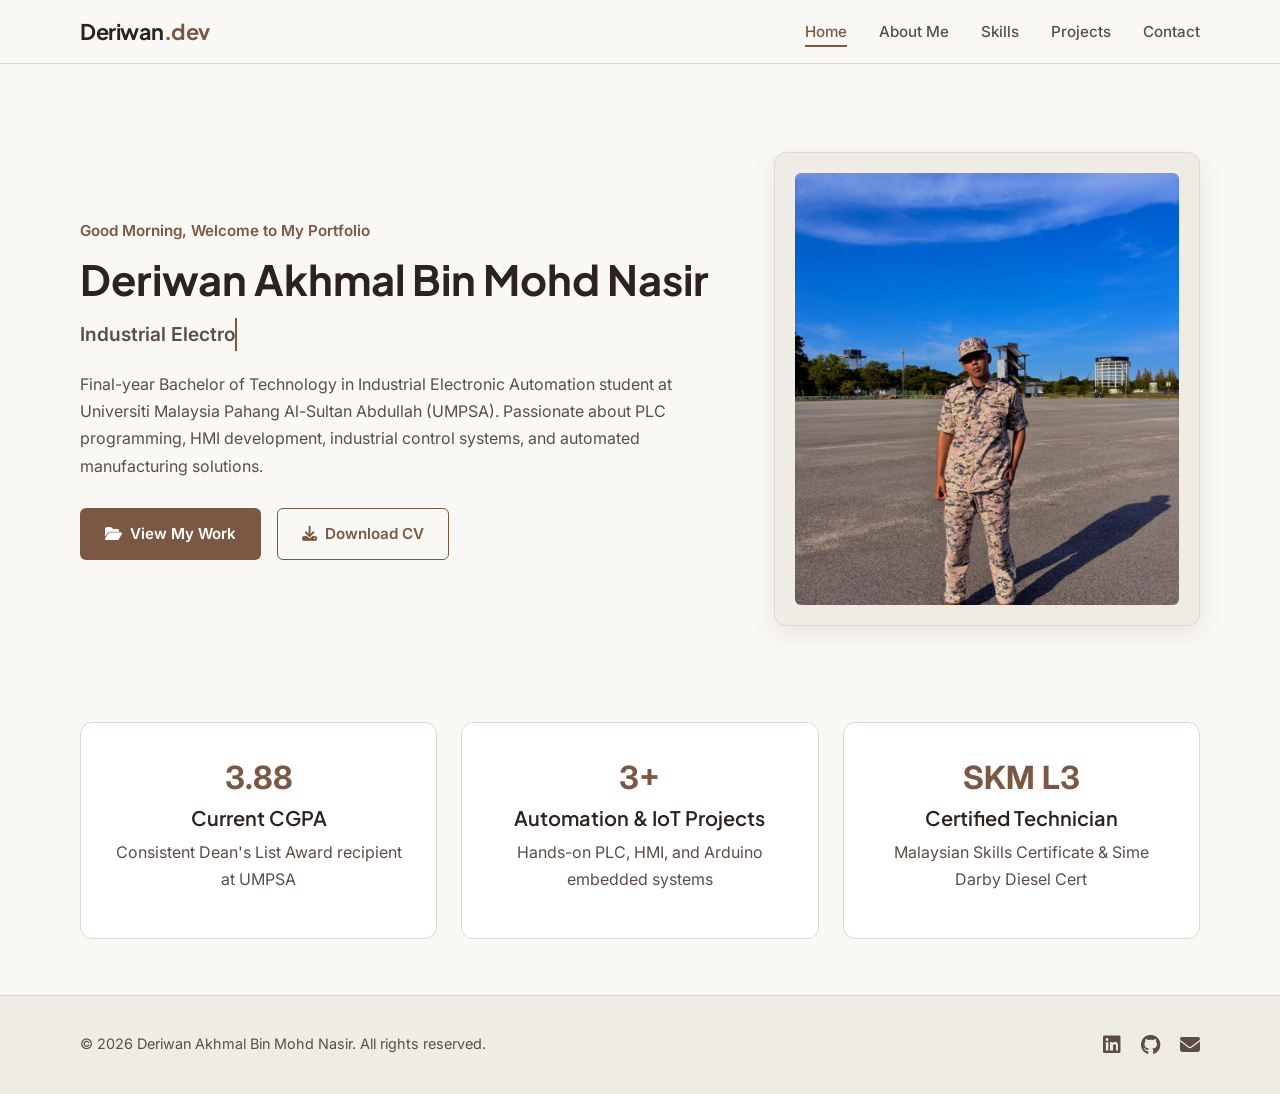
==== index.html @ 6c65b934 "Add files via upload" ====
<!DOCTYPE html>
<html lang="en">
<head>
    <meta charset="UTF-8">
    <meta name="viewport" content="width=device-width, initial-scale=1.0">
    <title>Home | Deriwan Akhmal - Industrial Electronic Automation</title>
    <link rel="preconnect" href="https://fonts.googleapis.com">
    <link rel="preconnect" href="https://fonts.gstatic.com" crossorigin>
    <link href="https://fonts.googleapis.com/css2?family=Inter:wght@400;500;600&family=Plus+Jakarta+Sans:wght@600;700&display=swap" rel="stylesheet">
    <link rel="stylesheet" href="https://cdnjs.cloudflare.com/ajax/libs/font-awesome/6.5.1/css/all.min.css">
    <link rel="stylesheet" href="css/style.css">
</head>
<body>

    <header>
        <div class="container navbar">
            <a href="index.html" class="logo">Deriwan<span>.dev</span></a>
            <button class="hamburger" id="hamburgerBtn" aria-label="Toggle Navigation" aria-expanded="false">
                <i class="fas fa-bars"></i>
            </button>
            <ul class="nav-links" id="navLinks">
                <li><a href="index.html" class="active">Home</a></li>
                <li><a href="about.html">About Me</a></li>
                <li><a href="skills.html">Skills</a></li>
                <li><a href="projects.html">Projects</a></li>
                <li><a href="contact.html">Contact</a></li>
            </ul>
        </div>
    </header>

    <main>
        <section class="container">
            <div class="hero-grid">
                <div class="hero-text">
                    <p class="greeting-badge" id="timeGreeting">Welcome to My Portfolio</p>
                    <h1>Deriwan Akhmal Bin Mohd Nasir</h1>
                    <div class="typing-wrapper">
                        <span id="typingText"></span><span class="cursor">&nbsp;</span>
                    </div>
                    <p>
                        Final-year Bachelor of Technology in Industrial Electronic Automation student at 
                        Universiti Malaysia Pahang Al-Sultan Abdullah (UMPSA). Passionate about PLC programming, 
                        HMI development, industrial control systems, and automated manufacturing solutions.
                    </p>
                    <div class="hero-actions">
                        <a href="projects.html" class="btn btn-primary">
                            <i class="fas fa-folder-open"></i> View My Work
                        </a>
                        <a href="docs/resume.pdf" class="btn btn-outline" download>
                            <i class="fas fa-download"></i> Download CV
                        </a>
                    </div>
                </div>

                <div class="hero-image-card">
                    <img src="images/profile.jpg" alt="Portrait photo of Deriwan Akhmal Bin Mohd Nasir">
                </div>
            </div>

            <div class="highlights-grid">
                <article class="highlight-box">
                    <span class="highlight-number">3.88</span>
                    <h3>Current CGPA</h3>
                    <p>Consistent Dean's List Award recipient at UMPSA</p>
                </article>
                <article class="highlight-box">
                    <span class="highlight-number">3+</span>
                    <h3>Automation & IoT Projects</h3>
                    <p>Hands-on PLC, HMI, and Arduino embedded systems</p>
                </article>
                <article class="highlight-box">
                    <span class="highlight-number">SKM L3</span>
                    <h3>Certified Technician</h3>
                    <p>Malaysian Skills Certificate & Sime Darby Diesel Cert</p>
                </article>
            </div>
        </section>
    </main>

    <footer>
        <div class="container footer-content">
            <p>&copy; <span id="currentYear"></span> Deriwan Akhmal Bin Mohd Nasir. All rights reserved.</p>
            <div class="social-links">
                <a href="https://www.linkedin.com/in/deriwan-akhmal-2b618336a" target="_blank" rel="noopener" aria-label="LinkedIn">
                    <i class="fab fa-linkedin"></i>
                </a>
                <a href="https://github.com/deriwan" target="_blank" rel="noopener" aria-label="GitHub">
                    <i class="fab fa-github"></i>
                </a>
                <a href="mailto:vc24002@adab.umpsa.edu.my" aria-label="Email">
                    <i class="fas fa-envelope"></i>
                </a>
            </div>
        </div>
    </footer>

    <button id="scrollTopBtn" aria-label="Scroll to top"><i class="fas fa-arrow-up"></i></button>
    <script src="js/script.js"></script>
</body>
</html>
---- css/style.css ----
/* ==========================================================================
   BVI3124 Assignment 1: Personal Portfolio
   Author: Deriwan Akhmal Bin Mohd Nasir (VC24002)
   Theme: Minimalist Brown Mocha
   ========================================================================== */

/* 1. CSS Variables & Color Palette */
:root {
    --bg-primary: #FAF8F5;      /* Warm Alabaster Cream */
    --bg-secondary: #EFECE6;    /* Soft Sand Beige */
    --bg-card: #FFFFFF;         /* Pure White for Cards */
    --text-primary: #2C221E;    /* Dark Espresso */
    --text-secondary: #5C4E46;  /* Muted Cocoa */
    --accent-primary: #7B5843;  /* Rich Mocha */
    --accent-hover: #9C735B;    /* Caramel Bronze */
    --border-color: #DFD8CE;    /* Subtle Warm Border */
    --error-color: #B83A3A;     /* Muted Red for Form Validation */
    --success-color: #3A7D56;   /* Sage Green for Success State */
    --shadow-sm: 0 4px 12px rgba(44, 34, 30, 0.05);
    --shadow-md: 0 8px 24px rgba(44, 34, 30, 0.09);
    --radius-sm: 6px;
    --radius-md: 12px;
    --transition: all 0.3s ease;
}

/* 2. Reset & Base Typography */
* {
    margin: 0;
    padding: 0;
    box-sizing: border-box;
}

html {
    scroll-behavior: smooth;
    font-size: 16px;
}

body {
    font-family: 'Inter', -apple-system, BlinkMacSystemFont, sans-serif;
    background-color: var(--bg-primary);
    color: var(--text-primary);
    line-height: 1.7;
    display: flex;
    flex-direction: column;
    min-height: 100vh;
}

h1, h2, h3, .logo {
    font-family: 'Plus Jakarta Sans', sans-serif;
    color: var(--text-primary);
    line-height: 1.3;
}

h1 { font-size: 2.6rem; font-weight: 700; }
h2 { font-size: 1.9rem; font-weight: 700; margin-bottom: 1rem; }
h3 { font-size: 1.25rem; font-weight: 600; margin-bottom: 0.5rem; }

p {
    color: var(--text-secondary);
    margin-bottom: 1rem;
}

a {
    text-decoration: none;
    color: var(--accent-primary);
    transition: var(--transition);
}

ul, ol {
    margin-left: 1.25rem;
    color: var(--text-secondary);
}

img {
    max-width: 100%;
    height: auto;
    display: block;
}

/* 3. Layout Containers & Utilities */
.container {
    width: 90%;
    max-width: 1120px;
    margin: 0 auto;
}

main {
    flex: 1;
    padding: 3.5rem 0;
}

.section-header {
    text-align: center;
    max-width: 650px;
    margin: 0 auto 3rem auto;
}

.section-tag {
    display: inline-block;
    font-size: 0.8rem;
    font-weight: 600;
    text-transform: uppercase;
    letter-spacing: 1.5px;
    color: var(--accent-primary);
    background-color: var(--bg-secondary);
    padding: 0.35rem 0.9rem;
    border-radius: 50px;
    margin-bottom: 0.75rem;
}

/* 4. Header & Navigation Bar (Flexbox) */
header {
    background-color: rgba(250, 248, 245, 0.95);
    border-bottom: 1px solid var(--border-color);
    position: sticky;
    top: 0;
    z-index: 1000;
    backdrop-filter: blur(8px);
}

.navbar {
    display: flex;
    justify-content: space-between;
    align-items: center;
    padding: 1.1rem 0;
}

.logo {
    font-size: 1.35rem;
    font-weight: 700;
    color: var(--text-primary);
    letter-spacing: -0.5px;
}

.logo span {
    color: var(--accent-primary);
}

.nav-links {
    list-style: none;
    display: flex;
    gap: 2rem;
    margin: 0;
}

.nav-links a {
    color: var(--text-secondary);
    font-weight: 500;
    font-size: 0.95rem;
    padding-bottom: 4px;
    border-bottom: 2px solid transparent;
}

.nav-links a:hover,
.nav-links a.active {
    color: var(--accent-primary);
    border-bottom-color: var(--accent-primary);
}

.hamburger {
    display: none;
    background: none;
    border: none;
    font-size: 1.5rem;
    color: var(--text-primary);
    cursor: pointer;
}

/* 5. Buttons */
.btn {
    display: inline-flex;
    align-items: center;
    gap: 0.5rem;
    padding: 0.75rem 1.5rem;
    border-radius: var(--radius-sm);
    font-weight: 600;
    font-size: 0.95rem;
    cursor: pointer;
    border: 1.5px solid transparent;
    transition: var(--transition);
}

.btn-primary {
    background-color: var(--accent-primary);
    color: #FFFFFF;
}

.btn-primary:hover {
    background-color: var(--accent-hover);
    transform: translateY(-2px);
    box-shadow: var(--shadow-sm);
}

.btn-outline {
    background-color: transparent;
    border-color: var(--accent-primary);
    color: var(--accent-primary);
}

.btn-outline:hover {
    background-color: var(--accent-primary);
    color: #FFFFFF;
    transform: translateY(-2px);
}

/* 6. Hero Section (index.html) */
.hero-grid {
    display: grid;
    grid-template-columns: 1.2fr 0.8fr;
    gap: 3.5rem;
    align-items: center;
    padding: 2rem 0;
}

.greeting-badge {
    font-size: 0.95rem;
    font-weight: 600;
    color: var(--accent-primary);
    margin-bottom: 0.5rem;
}

.typing-wrapper {
    font-size: 1.2rem;
    font-weight: 600;
    color: var(--text-secondary);
    margin: 0.75rem 0 1.25rem 0;
    min-height: 2rem;
}

.cursor {
    display: inline-block;
    width: 2px;
    background-color: var(--accent-primary);
    animation: blink 0.8s infinite;
}

@keyframes blink {
    0%, 100% { opacity: 1; }
    50% { opacity: 0; }
}

.hero-actions {
    display: flex;
    flex-wrap: wrap;
    gap: 1rem;
    margin-top: 1.75rem;
}

.hero-image-card {
    background-color: var(--bg-secondary);
    padding: 1.25rem;
    border-radius: var(--radius-md);
    border: 1px solid var(--border-color);
    box-shadow: var(--shadow-md);
}

.hero-image-card img {
    border-radius: var(--radius-sm);
    width: 100%;
    aspect-ratio: 4 / 4.5;
    object-fit: cover;
}

/* Highlights Bar */
.highlights-grid {
    display: grid;
    grid-template-columns: repeat(3, 1fr);
    gap: 1.5rem;
    margin-top: 4rem;
}

.highlight-box {
    background-color: var(--bg-card);
    padding: 1.75rem;
    border-radius: var(--radius-md);
    border: 1px solid var(--border-color);
    text-align: center;
    transition: var(--transition);
}

.highlight-box:hover {
    transform: translateY(-4px);
    box-shadow: var(--shadow-sm);
}

.highlight-number {
    font-size: 2rem;
    font-weight: 700;
    color: var(--accent-primary);
    display: block;
}

/* 7. About & Table Styles (about.html) */
.about-grid {
    display: grid;
    grid-template-columns: 1fr 1fr;
    gap: 2.5rem;
    margin-bottom: 3.5rem;
}

.card {
    background-color: var(--bg-card);
    border: 1px solid var(--border-color);
    border-radius: var(--radius-md);
    padding: 2rem;
    box-shadow: var(--shadow-sm);
}

.hidden-text {
    display: none;
    margin-top: 1rem;
    padding-top: 1rem;
    border-top: 1px dashed var(--border-color);
}

.table-responsive {
    overflow-x: auto;
    margin-top: 1.5rem;
}

table {
    width: 100%;
    border-collapse: collapse;
    background-color: var(--bg-card);
    border-radius: var(--radius-sm);
    overflow: hidden;
    border: 1px solid var(--border-color);
}

th, td {
    padding: 1rem 1.25rem;
    text-align: left;
    border-bottom: 1px solid var(--border-color);
    font-size: 0.95rem;
}

th {
    background-color: var(--bg-secondary);
    color: var(--text-primary);
    font-weight: 600;
}

tr:hover {
    background-color: #FCFBF9;
}

/* 8. Skills & Tabs (skills.html) */
.tabs-nav {
    display: flex;
    justify-content: center;
    gap: 1rem;
    margin-bottom: 2.5rem;
}

.tab-btn {
    padding: 0.7rem 1.5rem;
    background-color: var(--bg-secondary);
    border: 1px solid var(--border-color);
    border-radius: 50px;
    font-weight: 600;
    color: var(--text-secondary);
    cursor: pointer;
    transition: var(--transition);
}

.tab-btn.active,
.tab-btn:hover {
    background-color: var(--accent-primary);
    color: #FFFFFF;
    border-color: var(--accent-primary);
}

.tab-panel {
    display: none;
}

.tab-panel.active {
    display: block;
}

.skills-grid {
    display: grid;
    grid-template-columns: repeat(2, 1fr);
    gap: 1.5rem;
}

.skill-item {
    background-color: var(--bg-card);
    padding: 1.25rem 1.5rem;
    border-radius: var(--radius-sm);
    border: 1px solid var(--border-color);
}

.skill-info {
    display: flex;
    justify-content: space-between;
    font-weight: 600;
    margin-bottom: 0.5rem;
    font-size: 0.95rem;
}

.progress-bar {
    width: 100%;
    height: 8px;
    background-color: var(--bg-secondary);
    border-radius: 10px;
    overflow: hidden;
}

.progress-fill {
    height: 100%;
    background-color: var(--accent-primary);
    border-radius: 10px;
}

/* 9. Projects & Modal (projects.html) */
.filter-bar {
    display: flex;
    justify-content: center;
    flex-wrap: wrap;
    gap: 0.75rem;
    margin-bottom: 2.5rem;
}

.filter-btn {
    padding: 0.55rem 1.25rem;
    background-color: var(--bg-card);
    border: 1px solid var(--border-color);
    border-radius: 50px;
    font-size: 0.9rem;
    font-weight: 500;
    color: var(--text-secondary);
    cursor: pointer;
    transition: var(--transition);
}

.filter-btn.active,
.filter-btn:hover {
    background-color: var(--accent-primary);
    color: #FFFFFF;
    border-color: var(--accent-primary);
}

.projects-grid {
    display: grid;
    grid-template-columns: repeat(3, 1fr);
    gap: 2rem;
}

.project-card {
    background-color: var(--bg-card);
    border: 1px solid var(--border-color);
    border-radius: var(--radius-md);
    overflow: hidden;
    display: flex;
    flex-direction: column;
    transition: var(--transition);
}

.project-card:hover {
    transform: translateY(-6px);
    box-shadow: var(--shadow-md);
}

.project-img {
    width: 100%;
    height: 200px;
    object-fit: cover;
    background-color: var(--bg-secondary);
}

.project-body {
    padding: 1.5rem;
    flex: 1;
    display: flex;
    flex-direction: column;
}

.project-category {
    font-size: 0.78rem;
    font-weight: 600;
    color: var(--accent-primary);
    text-transform: uppercase;
    letter-spacing: 0.8px;
    margin-bottom: 0.4rem;
}

.tools-list {
    display: flex;
    flex-wrap: wrap;
    gap: 0.4rem;
    margin: 0.75rem 0 1.25rem 0;
}

.tool-badge {
    font-size: 0.78rem;
    background-color: var(--bg-secondary);
    color: var(--text-primary);
    padding: 0.25rem 0.65rem;
    border-radius: 4px;
    font-weight: 500;
}

.project-body .btn {
    margin-top: auto;
    justify-content: center;
}

/* Modal Pop-up */
.modal {
    display: none;
    position: fixed;
    inset: 0;
    background-color: rgba(44, 34, 30, 0.65);
    z-index: 2000;
    align-items: center;
    justify-content: center;
    padding: 1rem;
}

.modal.open {
    display: flex;
}

.modal-content {
    background-color: var(--bg-card);
    max-width: 600px;
    width: 100%;
    border-radius: var(--radius-md);
    padding: 2rem;
    position: relative;
    box-shadow: var(--shadow-md);
    max-height: 90vh;
    overflow-y: auto;
}

.close-modal {
    position: absolute;
    top: 1.25rem;
    right: 1.5rem;
    font-size: 1.6rem;
    background: none;
    border: none;
    color: var(--text-secondary);
    cursor: pointer;
}

/* 10. Contact Form & Validation (contact.html) */
.contact-grid {
    display: grid;
    grid-template-columns: 0.85fr 1.15fr;
    gap: 2.5rem;
}

.contact-info-list {
    list-style: none;
    margin: 1.5rem 0 0 0;
    display: flex;
    flex-direction: column;
    gap: 1.25rem;
}

.contact-info-list li {
    display: flex;
    align-items: flex-start;
    gap: 0.9rem;
}

.contact-info-list i {
    color: var(--accent-primary);
    font-size: 1.2rem;
    margin-top: 0.25rem;
}

.form-group {
    margin-bottom: 1.25rem;
}

.form-group label {
    display: block;
    font-weight: 600;
    margin-bottom: 0.4rem;
    font-size: 0.92rem;
}

.form-control {
    width: 100%;
    padding: 0.75rem 1rem;
    border: 1px solid var(--border-color);
    border-radius: var(--radius-sm);
    font-family: inherit;
    font-size: 0.95rem;
    background-color: var(--bg-primary);
    color: var(--text-primary);
    transition: var(--transition);
}

.form-control:focus {
    outline: none;
    border-color: var(--accent-primary);
    background-color: #FFFFFF;
}

.error-msg {
    color: var(--error-color);
    font-size: 0.82rem;
    margin-top: 0.35rem;
    display: block;
    min-height: 1.1rem;
}

.form-feedback {
    margin-top: 1rem;
    padding: 0.9rem 1rem;
    border-radius: var(--radius-sm);
    font-size: 0.92rem;
    font-weight: 500;
    display: none;
}

.form-feedback.success {
    display: block;
    background-color: #E8F5EE;
    color: var(--success-color);
    border: 1px solid #B8DFC8;
}

/* 11. Footer & Scroll-to-Top */
footer {
    background-color: var(--bg-secondary);
    border-top: 1px solid var(--border-color);
    padding: 2rem 0;
    margin-top: auto;
}

.footer-content {
    display: flex;
    justify-content: space-between;
    align-items: center;
    flex-wrap: wrap;
    gap: 1rem;
}

.footer-content p {
    margin: 0;
    font-size: 0.9rem;
}

.social-links {
    display: flex;
    gap: 1.25rem;
    font-size: 1.25rem;
}

.social-links a {
    color: var(--text-secondary);
}

.social-links a:hover {
    color: var(--accent-primary);
    transform: translateY(-2px);
}

#scrollTopBtn {
    position: fixed;
    bottom: 25px;
    right: 25px;
    width: 42px;
    height: 42px;
    background-color: var(--accent-primary);
    color: #FFFFFF;
    border: none;
    border-radius: 50%;
    cursor: pointer;
    display: none;
    align-items: center;
    justify-content: center;
    box-shadow: var(--shadow-md);
    z-index: 999;
    transition: var(--transition);
}

#scrollTopBtn:hover {
    background-color: var(--accent-hover);
}

/* ==========================================================================
   12. Responsive Media Queries (2 Breakpoints: <= 768px & <= 480px)
   ========================================================================== */

/* Breakpoint 1: Tablet (<= 768px) */
@media screen and (max-width: 768px) {
    h1 { font-size: 2.1rem; }
    h2 { font-size: 1.65rem; }

    .hamburger {
        display: block;
    }

    .nav-links {
        display: none;
        flex-direction: column;
        position: absolute;
        top: 100%;
        left: 0;
        width: 100%;
        background-color: var(--bg-primary);
        border-bottom: 1px solid var(--border-color);
        padding: 1.25rem 5%;
        gap: 1rem;
        box-shadow: var(--shadow-sm);
    }

    .nav-links.active {
        display: flex;
    }

    .hero-grid,
    .about-grid,
    .contact-grid {
        grid-template-columns: 1fr;
        gap: 2rem;
    }

    .hero-image-card {
        max-width: 380px;
        margin: 0 auto;
    }

    .projects-grid {
        grid-template-columns: repeat(2, 1fr);
    }

    .skills-grid {
        grid-template-columns: 1fr;
    }
}

/* Breakpoint 2: Mobile Phone (<= 480px) */
@media screen and (max-width: 480px) {
    h1 { font-size: 1.8rem; }
    
    main {
        padding: 2.25rem 0;
    }

    .highlights-grid,
    .projects-grid {
        grid-template-columns: 1fr;
    }

    .hero-actions {
        flex-direction: column;
    }

    .hero-actions .btn {
        width: 100%;
        justify-content: center;
    }

    .footer-content {
        flex-direction: column;
        text-align: center;
    }
}
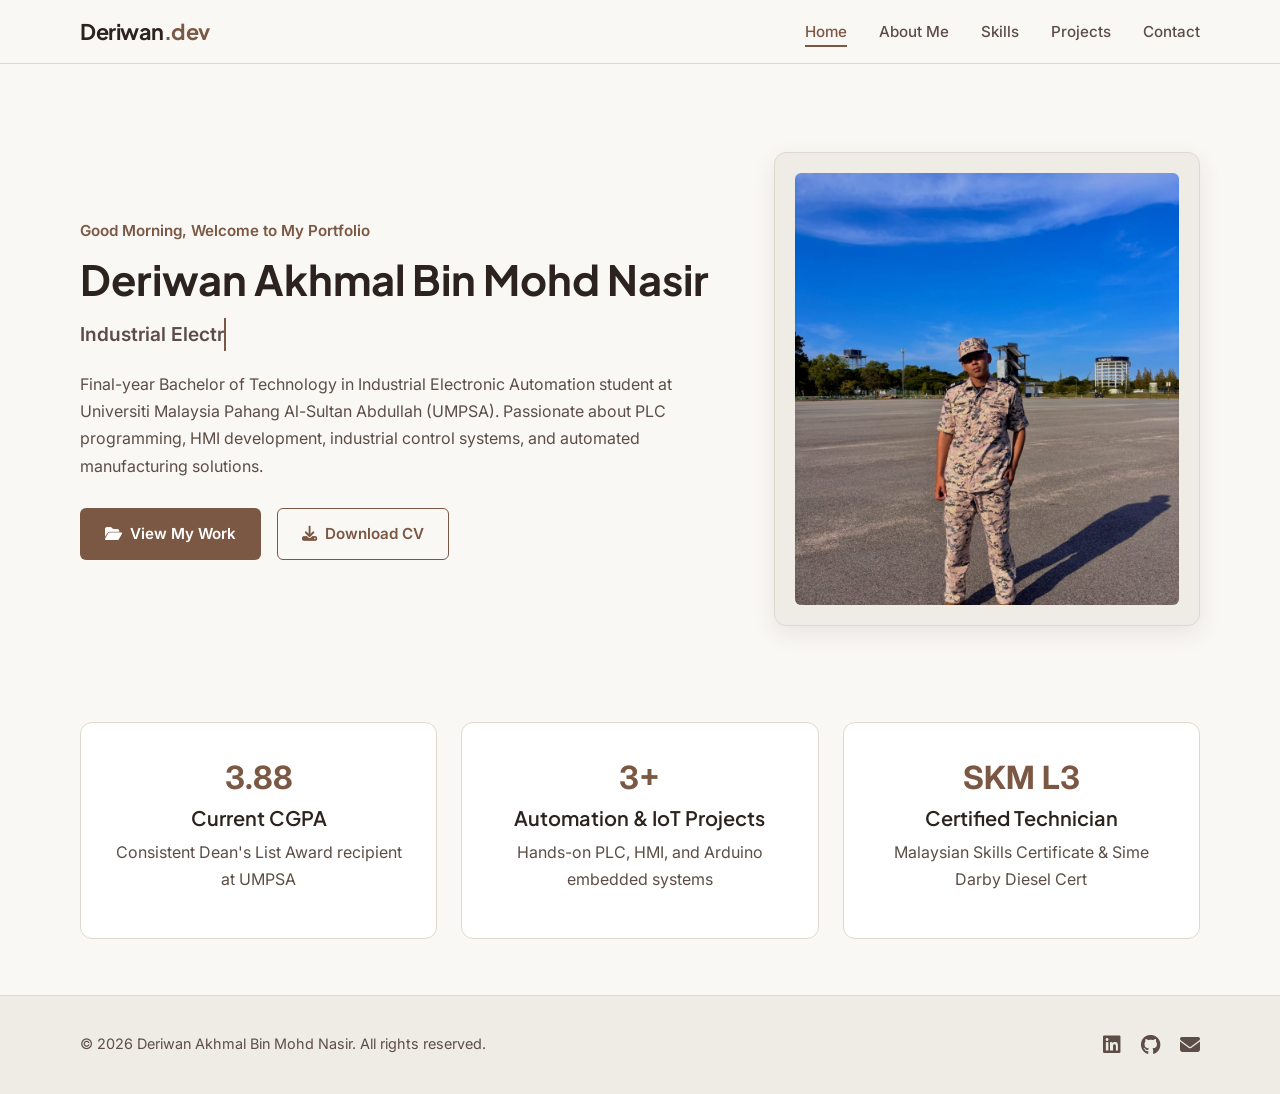
==== commit 7eb3ada3: "Update portfolio homepage" ====
--- a/index.html
+++ b/index.html
@@ -97,4 +97,5 @@
     <button id="scrollTopBtn" aria-label="Scroll to top"><i class="fas fa-arrow-up"></i></button>
     <script src="js/script.js"></script>
 </body>
-</html>+</html> 
+<!-- Portfolio website updated -->
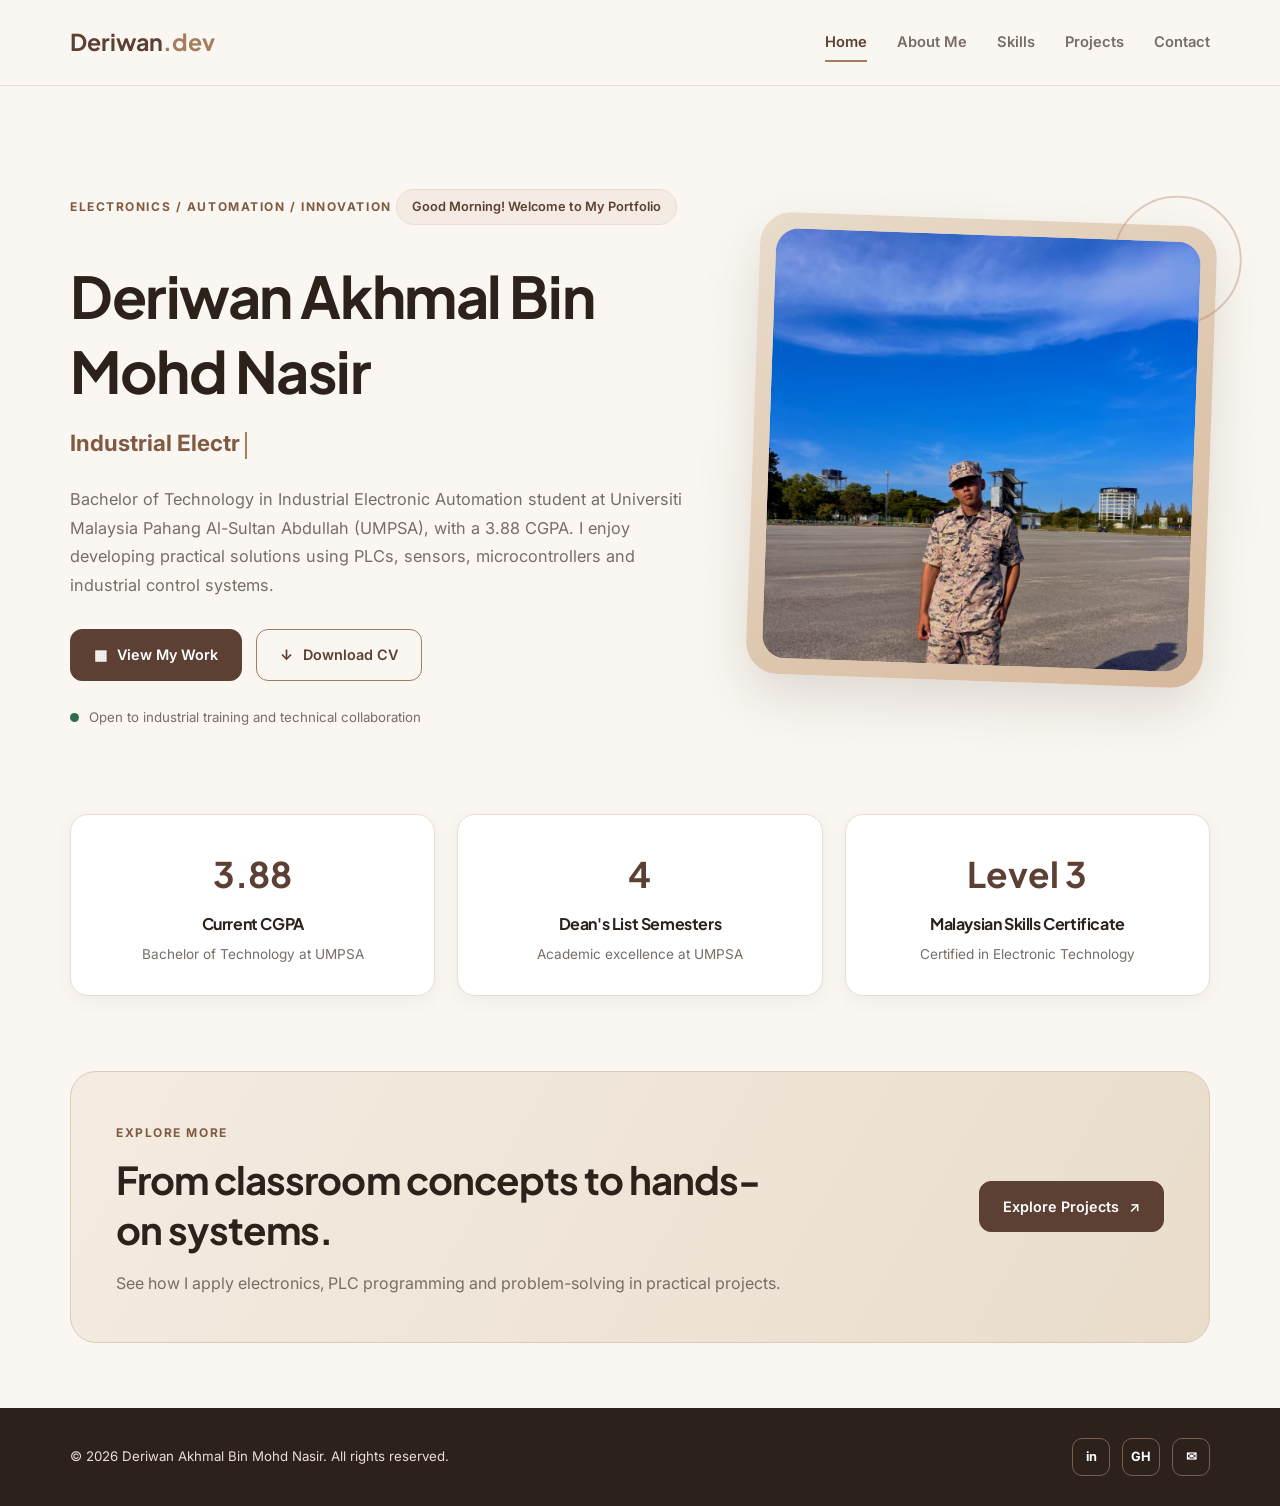
==== commit 49415d8e: "Update portfolio website with latest design and features" ====
--- a/index.html
+++ b/index.html
@@ -1,101 +1,215 @@
+
 <!DOCTYPE html>
 <html lang="en">
 <head>
     <meta charset="UTF-8">
     <meta name="viewport" content="width=device-width, initial-scale=1.0">
+
+    <meta name="description" content="Personal portfolio of Deriwan Akhmal, an Industrial Electronic Automation student at UMPSA.">
+
     <title>Home | Deriwan Akhmal - Industrial Electronic Automation</title>
+
     <link rel="preconnect" href="https://fonts.googleapis.com">
     <link rel="preconnect" href="https://fonts.gstatic.com" crossorigin>
+
     <link href="https://fonts.googleapis.com/css2?family=Inter:wght@400;500;600&family=Plus+Jakarta+Sans:wght@600;700&display=swap" rel="stylesheet">
-    <link rel="stylesheet" href="https://cdnjs.cloudflare.com/ajax/libs/font-awesome/6.5.1/css/all.min.css">
+
     <link rel="stylesheet" href="css/style.css">
 </head>
+
 <body>
 
+    <!-- NAVIGATION -->
     <header>
         <div class="container navbar">
-            <a href="index.html" class="logo">Deriwan<span>.dev</span></a>
-            <button class="hamburger" id="hamburgerBtn" aria-label="Toggle Navigation" aria-expanded="false">
-                <i class="fas fa-bars"></i>
+
+            <a href="index.html" class="logo">
+                Deriwan<span>.dev</span>
+            </a>
+
+            <button
+                type="button"
+                class="hamburger"
+                id="hamburgerBtn"
+                aria-label="Toggle Navigation"
+                aria-controls="navLinks"
+                aria-expanded="false">
+                <span class="ui-icon" aria-hidden="true">☰</span>
             </button>
-            <ul class="nav-links" id="navLinks">
-                <li><a href="index.html" class="active">Home</a></li>
+
+            <ul class="nav-links" id="navLinks" aria-label="Main navigation">
+                <li><a href="index.html" class="active" aria-current="page">Home</a></li>
                 <li><a href="about.html">About Me</a></li>
                 <li><a href="skills.html">Skills</a></li>
                 <li><a href="projects.html">Projects</a></li>
                 <li><a href="contact.html">Contact</a></li>
             </ul>
+
         </div>
     </header>
 
+    <!-- MAIN CONTENT -->
     <main>
         <section class="container">
+
+            <!-- HERO SECTION -->
             <div class="hero-grid">
+
                 <div class="hero-text">
-                    <p class="greeting-badge" id="timeGreeting">Welcome to My Portfolio</p>
+
+                    <p class="eyebrow">
+                        ELECTRONICS / AUTOMATION / INNOVATION
+                    </p>
+
+                    <p class="greeting-badge" id="timeGreeting">
+                        Welcome to My Portfolio
+                    </p>
+
                     <h1>Deriwan Akhmal Bin Mohd Nasir</h1>
+
                     <div class="typing-wrapper">
-                        <span id="typingText"></span><span class="cursor">&nbsp;</span>
+                        <span id="typingText"></span>
+                        <span class="cursor">&nbsp;</span>
                     </div>
+
                     <p>
-                        Final-year Bachelor of Technology in Industrial Electronic Automation student at 
-                        Universiti Malaysia Pahang Al-Sultan Abdullah (UMPSA). Passionate about PLC programming, 
-                        HMI development, industrial control systems, and automated manufacturing solutions.
-                    </p>
+                        Bachelor of Technology in Industrial Electronic
+                        Automation student at Universiti Malaysia Pahang
+                        Al-Sultan Abdullah (UMPSA), with a 3.88 CGPA.
+                        I enjoy developing practical solutions using
+                        PLCs, sensors, microcontrollers and industrial
+                        control systems.
+                    </p>
+
                     <div class="hero-actions">
+
                         <a href="projects.html" class="btn btn-primary">
-                            <i class="fas fa-folder-open"></i> View My Work
+                            <span class="ui-icon" aria-hidden="true">▦</span>
+                            View My Work
                         </a>
-                        <a href="docs/resume.pdf" class="btn btn-outline" download>
-                            <i class="fas fa-download"></i> Download CV
+
+                        <a href="docs/resume.pdf"
+                           class="btn btn-outline"
+                           download>
+                            <span class="ui-icon" aria-hidden="true">↓</span>
+                            Download CV
                         </a>
+
                     </div>
+
+                    <div class="availability-note">
+                        Open to industrial training and technical collaboration
+                    </div>
+
                 </div>
 
                 <div class="hero-image-card">
-                    <img src="images/profile.jpg" alt="Portrait photo of Deriwan Akhmal Bin Mohd Nasir">
+                    <img
+                        src="images/profile.jpg"
+                        alt="Portrait photo of Deriwan Akhmal Bin Mohd Nasir"
+                        loading="lazy"
+                        decoding="async">
                 </div>
+
             </div>
 
-            <div class="highlights-grid">
-                <article class="highlight-box">
-                    <span class="highlight-number">3.88</span>
-                    <h3>Current CGPA</h3>
-                    <p>Consistent Dean's List Award recipient at UMPSA</p>
-                </article>
-                <article class="highlight-box">
-                    <span class="highlight-number">3+</span>
-                    <h3>Automation & IoT Projects</h3>
-                    <p>Hands-on PLC, HMI, and Arduino embedded systems</p>
-                </article>
-                <article class="highlight-box">
-                    <span class="highlight-number">SKM L3</span>
-                    <h3>Certified Technician</h3>
-                    <p>Malaysian Skills Certificate & Sime Darby Diesel Cert</p>
-                </article>
-            </div>
+            <!-- HIGHLIGHTS -->
+           
+<div class="highlights-grid">
+
+    <div class="highlight-box">
+        <span class="highlight-number">3.88</span>
+        <h3>Current CGPA</h3>
+        <p>Bachelor of Technology at UMPSA</p>
+    </div>
+
+    <div class="highlight-box">
+        <span class="highlight-number">4</span>
+        <h3>Dean's List Semesters</h3>
+        <p>Academic excellence at UMPSA</p>
+    </div>
+
+    <div class="highlight-box">
+        <span class="highlight-number">Level 3</span>
+        <h3>Malaysian Skills Certificate</h3>
+        <p>Certified in Electronic Technology</p>
+    </div>
+
+</div>
+
+
+            <!-- FEATURED SECTION -->
+            <section class="featured-strip" aria-label="Explore my portfolio">
+
+                <div>
+                    <span class="section-tag">Explore more</span>
+
+                    <h2>
+                        From classroom concepts to hands-on systems.
+                    </h2>
+
+                    <p>
+                        See how I apply electronics, PLC programming
+                        and problem-solving in practical projects.
+                    </p>
+                </div>
+
+                <a href="projects.html" class="btn btn-primary">
+                    Explore Projects
+                    <span aria-hidden="true">↗</span>
+                </a>
+
+            </section>
+
         </section>
     </main>
 
+    <!-- FOOTER -->
     <footer>
         <div class="container footer-content">
-            <p>&copy; <span id="currentYear"></span> Deriwan Akhmal Bin Mohd Nasir. All rights reserved.</p>
+
+            <p>
+                &copy; <span id="currentYear"></span>
+                Deriwan Akhmal Bin Mohd Nasir.
+                All rights reserved.
+            </p>
+
             <div class="social-links">
-                <a href="https://www.linkedin.com/in/deriwan-akhmal-2b618336a" target="_blank" rel="noopener" aria-label="LinkedIn">
-                    <i class="fab fa-linkedin"></i>
-                </a>
-                <a href="https://github.com/deriwan" target="_blank" rel="noopener" aria-label="GitHub">
-                    <i class="fab fa-github"></i>
-                </a>
-                <a href="mailto:vc24002@adab.umpsa.edu.my" aria-label="Email">
-                    <i class="fas fa-envelope"></i>
-                </a>
+
+                <a
+                    href="https://www.linkedin.com/in/deriwan-akhmal-2b618336a"
+                    target="_blank"
+                    rel="noopener noreferrer"
+                    aria-label="LinkedIn">
+                    <span class="ui-icon" aria-hidden="true">in</span>
+                </a>
+
+                <a
+                    href="https://github.com/deriwan"
+                    target="_blank"
+                    rel="noopener noreferrer"
+                    aria-label="GitHub">
+                    <span class="ui-icon" aria-hidden="true">GH</span>
+                </a>
+
+                <a
+                    href="mailto:jangvans123@gmail.com"
+                    aria-label="Email">
+                    <span class="ui-icon" aria-hidden="true">✉</span>
+                </a>
+
             </div>
+
         </div>
     </footer>
 
-    <button id="scrollTopBtn" aria-label="Scroll to top"><i class="fas fa-arrow-up"></i></button>
+    <!-- SCROLL TO TOP -->
+    <button id="scrollTopBtn" aria-label="Scroll to top">
+        <span class="ui-icon" aria-hidden="true">↑</span>
+    </button>
+
+    <!-- JAVASCRIPT -->
     <script src="js/script.js"></script>
+
 </body>
-</html> 
-<!-- Portfolio website updated -->+</html>
--- a/css/style.css
+++ b/css/style.css
@@ -1,29 +1,37 @@
-/* ==========================================================================
-   BVI3124 Assignment 1: Personal Portfolio
-   Author: Deriwan Akhmal Bin Mohd Nasir (VC24002)
-   Theme: Minimalist Brown Mocha
-   ========================================================================== */
-
-/* 1. CSS Variables & Color Palette */
+
+/* =========================================
+   DERIWAN AKHMAL - BROWN MOCHA PORTFOLIO
+   Main Stylesheet
+   ========================================= */
+
+/* 1. THEME VARIABLES */
 :root {
-    --bg-primary: #FAF8F5;      /* Warm Alabaster Cream */
-    --bg-secondary: #EFECE6;    /* Soft Sand Beige */
-    --bg-card: #FFFFFF;         /* Pure White for Cards */
-    --text-primary: #2C221E;    /* Dark Espresso */
-    --text-secondary: #5C4E46;  /* Muted Cocoa */
-    --accent-primary: #7B5843;  /* Rich Mocha */
-    --accent-hover: #9C735B;    /* Caramel Bronze */
-    --border-color: #DFD8CE;    /* Subtle Warm Border */
-    --error-color: #B83A3A;     /* Muted Red for Form Validation */
-    --success-color: #3A7D56;   /* Sage Green for Success State */
-    --shadow-sm: 0 4px 12px rgba(44, 34, 30, 0.05);
-    --shadow-md: 0 8px 24px rgba(44, 34, 30, 0.09);
-    --radius-sm: 6px;
-    --radius-md: 12px;
-    --transition: all 0.3s ease;
-}
-
-/* 2. Reset & Base Typography */
+    --cream: #FAF7F2;
+    --beige: #E9DCCB;
+    --light-beige: #F4ECE2;
+    --mocha: #A67C5B;
+    --mocha-dark: #805B41;
+    --espresso: #5C4033;
+    --dark: #2D211B;
+    --text: #51463F;
+    --muted: #786D65;
+    --white: #FFFFFF;
+    --border: #E7DDD2;
+    --error: #B42318;
+    --success: #316B49;
+
+    --shadow-sm: 0 5px 18px rgba(60, 39, 24, 0.06);
+    --shadow-md: 0 12px 35px rgba(60, 39, 24, 0.10);
+    --shadow-lg: 0 22px 55px rgba(60, 39, 24, 0.15);
+
+    --radius-sm: 10px;
+    --radius-md: 18px;
+    --radius-lg: 26px;
+
+    --transition: 0.3s ease;
+}
+
+/* 2. GLOBAL RESET */
 * {
     margin: 0;
     padding: 0;
@@ -32,734 +40,1469 @@
 
 html {
     scroll-behavior: smooth;
-    font-size: 16px;
+    scroll-padding-top: 100px;
 }
 
 body {
-    font-family: 'Inter', -apple-system, BlinkMacSystemFont, sans-serif;
-    background-color: var(--bg-primary);
-    color: var(--text-primary);
-    line-height: 1.7;
+    font-family: "Inter", sans-serif;
+    background: var(--cream);
+    color: var(--text);
+    line-height: 1.75;
+    min-height: 100vh;
     display: flex;
     flex-direction: column;
-    min-height: 100vh;
-}
-
-h1, h2, h3, .logo {
-    font-family: 'Plus Jakarta Sans', sans-serif;
-    color: var(--text-primary);
-    line-height: 1.3;
-}
-
-h1 { font-size: 2.6rem; font-weight: 700; }
-h2 { font-size: 1.9rem; font-weight: 700; margin-bottom: 1rem; }
-h3 { font-size: 1.25rem; font-weight: 600; margin-bottom: 0.5rem; }
-
-p {
-    color: var(--text-secondary);
-    margin-bottom: 1rem;
-}
-
-a {
-    text-decoration: none;
-    color: var(--accent-primary);
-    transition: var(--transition);
-}
-
-ul, ol {
-    margin-left: 1.25rem;
-    color: var(--text-secondary);
-}
-
-img {
-    max-width: 100%;
-    height: auto;
-    display: block;
-}
-
-/* 3. Layout Containers & Utilities */
-.container {
-    width: 90%;
-    max-width: 1120px;
-    margin: 0 auto;
+    overflow-x: hidden;
 }
 
 main {
     flex: 1;
-    padding: 3.5rem 0;
-}
-
-.section-header {
-    text-align: center;
-    max-width: 650px;
-    margin: 0 auto 3rem auto;
-}
-
-.section-tag {
-    display: inline-block;
-    font-size: 0.8rem;
-    font-weight: 600;
-    text-transform: uppercase;
-    letter-spacing: 1.5px;
-    color: var(--accent-primary);
-    background-color: var(--bg-secondary);
-    padding: 0.35rem 0.9rem;
-    border-radius: 50px;
-    margin-bottom: 0.75rem;
-}
-
-/* 4. Header & Navigation Bar (Flexbox) */
+    padding-bottom: 65px;
+}
+
+h1, h2, h3, h4 {
+    font-family: "Plus Jakarta Sans", sans-serif;
+    color: var(--dark);
+    line-height: 1.3;
+    letter-spacing: -0.025em;
+}
+
+h1 {
+    font-size: clamp(2.2rem, 4.5vw, 4rem);
+}
+
+h2 {
+    font-size: clamp(1.6rem, 3vw, 2.4rem);
+}
+
+h3 {
+    font-size: 1.12rem;
+}
+
+p {
+    margin-bottom: 16px;
+}
+
+a {
+    color: inherit;
+    text-decoration: none;
+    transition: var(--transition);
+}
+
+button,
+input,
+textarea {
+    font: inherit;
+}
+
+button {
+    cursor: pointer;
+}
+
+img {
+    display: block;
+    max-width: 100%;
+}
+
+ul, ol {
+    padding-left: 22px;
+}
+
+li {
+    margin-bottom: 8px;
+}
+
+[hidden] {
+    display: none !important;
+}
+
+.container {
+    width: min(1140px, 90%);
+    margin-inline: auto;
+}
+
+::selection {
+    background: var(--mocha);
+    color: var(--white);
+}
+
+:focus-visible {
+    outline: 3px solid var(--mocha);
+    outline-offset: 4px;
+}
+
+/* 3. NAVIGATION */
 header {
-    background-color: rgba(250, 248, 245, 0.95);
-    border-bottom: 1px solid var(--border-color);
     position: sticky;
     top: 0;
     z-index: 1000;
-    backdrop-filter: blur(8px);
+    background: rgba(250, 247, 242, 0.96);
+    border-bottom: 1px solid var(--border);
+    backdrop-filter: blur(14px);
+    -webkit-backdrop-filter: blur(14px);
 }
 
 .navbar {
+    min-height: 85px;
     display: flex;
     justify-content: space-between;
     align-items: center;
-    padding: 1.1rem 0;
+    gap: 25px;
 }
 
 .logo {
-    font-size: 1.35rem;
+    font-family: "Plus Jakarta Sans", sans-serif;
+    font-size: 1.45rem;
     font-weight: 700;
-    color: var(--text-primary);
-    letter-spacing: -0.5px;
+    color: var(--espresso);
+    white-space: nowrap;
 }
 
 .logo span {
-    color: var(--accent-primary);
+    color: var(--mocha);
 }
 
 .nav-links {
+    display: flex;
+    align-items: center;
+    gap: 30px;
     list-style: none;
-    display: flex;
-    gap: 2rem;
+    padding: 0;
     margin: 0;
 }
 
+.nav-links li {
+    margin: 0;
+}
+
 .nav-links a {
-    color: var(--text-secondary);
-    font-weight: 500;
-    font-size: 0.95rem;
-    padding-bottom: 4px;
-    border-bottom: 2px solid transparent;
+    display: inline-block;
+    position: relative;
+    font-size: 0.92rem;
+    font-weight: 600;
+    color: var(--muted);
+    padding: 8px 0;
+}
+
+.nav-links a::after {
+    content: "";
+    position: absolute;
+    bottom: 1px;
+    left: 0;
+    width: 0;
+    height: 2px;
+    background: var(--mocha);
+    transition: width var(--transition);
 }
 
 .nav-links a:hover,
 .nav-links a.active {
-    color: var(--accent-primary);
-    border-bottom-color: var(--accent-primary);
+    color: var(--espresso);
+}
+
+.nav-links a:hover::after,
+.nav-links a.active::after {
+    width: 100%;
 }
 
 .hamburger {
     display: none;
-    background: none;
-    border: none;
+    border: 1px solid var(--border);
+    background: var(--white);
+    color: var(--espresso);
+    border-radius: var(--radius-sm);
+    width: 45px;
+    height: 45px;
+    align-items: center;
+    justify-content: center;
     font-size: 1.5rem;
-    color: var(--text-primary);
-    cursor: pointer;
-}
-
-/* 5. Buttons */
+}
+
+/* 4. BUTTONS */
 .btn {
     display: inline-flex;
     align-items: center;
-    gap: 0.5rem;
-    padding: 0.75rem 1.5rem;
-    border-radius: var(--radius-sm);
+    justify-content: center;
+    gap: 10px;
+    min-height: 47px;
+    padding: 12px 23px;
+    border-radius: 12px;
+    font-size: 0.9rem;
     font-weight: 600;
-    font-size: 0.95rem;
-    cursor: pointer;
-    border: 1.5px solid transparent;
+    border: 1px solid transparent;
     transition: var(--transition);
+    text-align: center;
 }
 
 .btn-primary {
-    background-color: var(--accent-primary);
-    color: #FFFFFF;
+    background: var(--espresso);
+    color: var(--white);
+    border-color: var(--espresso);
 }
 
 .btn-primary:hover {
-    background-color: var(--accent-hover);
-    transform: translateY(-2px);
+    background: var(--mocha-dark);
+    border-color: var(--mocha-dark);
+    color: var(--white);
+    transform: translateY(-3px);
+    box-shadow: var(--shadow-md);
+}
+
+.btn-outline {
+    background: transparent;
+    border-color: var(--mocha);
+    color: var(--espresso);
+}
+
+.btn-outline:hover {
+    background: var(--light-beige);
+    transform: translateY(-3px);
+}
+
+.ui-icon {
+    font-style: normal;
+    font-weight: 700;
+}
+
+/* 5. SHARED SECTIONS */
+.section-header {
+    text-align: center;
+    max-width: 760px;
+    margin: 65px auto 45px;
+}
+
+.section-header h1,
+.section-header h2 {
+    margin: 12px 0 18px;
+}
+
+.section-header p {
+    color: var(--muted);
+    font-size: 1rem;
+}
+
+.section-tag,
+.eyebrow {
+    display: inline-block;
+    font-size: 0.75rem;
+    font-weight: 700;
+    letter-spacing: 0.13em;
+    text-transform: uppercase;
+    color: var(--mocha-dark);
+}
+
+.about-section {
+    margin-top: 85px;
+}
+
+.card {
+    background: var(--white);
+    border: 1px solid var(--border);
+    border-radius: var(--radius-md);
+    padding: 30px;
     box-shadow: var(--shadow-sm);
-}
-
-.btn-outline {
-    background-color: transparent;
-    border-color: var(--accent-primary);
-    color: var(--accent-primary);
-}
-
-.btn-outline:hover {
-    background-color: var(--accent-primary);
-    color: #FFFFFF;
-    transform: translateY(-2px);
-}
-
-/* 6. Hero Section (index.html) */
+    transition: var(--transition);
+}
+
+.card:hover {
+    box-shadow: var(--shadow-md);
+    border-color: #D9C5B2;
+}
+
+.card h2,
+.card h3 {
+    margin: 12px 0 15px;
+}
+
+.card p {
+    color: var(--text);
+}
+
+.card ul,
+.card ol {
+    margin: 15px 0 25px;
+}
+
+.card li::marker {
+    color: var(--mocha);
+}
+
+/* 6. HOME HERO */
 .hero-grid {
     display: grid;
-    grid-template-columns: 1.2fr 0.8fr;
-    gap: 3.5rem;
+    grid-template-columns: 1.15fr 0.85fr;
     align-items: center;
-    padding: 2rem 0;
+    gap: 65px;
+    padding: 85px 0 65px;
+}
+
+.hero-text h1 {
+    margin: 18px 0 14px;
+}
+
+.hero-text > p:not(.eyebrow):not(.greeting-badge) {
+    color: var(--muted);
+    max-width: 630px;
+    font-size: 1.02rem;
 }
 
 .greeting-badge {
-    font-size: 0.95rem;
+    display: inline-block;
+    background: var(--light-beige);
+    color: var(--espresso);
+    border: 1px solid var(--border);
+    border-radius: 100px;
+    padding: 6px 15px;
+    font-size: 0.8rem;
     font-weight: 600;
-    color: var(--accent-primary);
-    margin-bottom: 0.5rem;
+    margin-top: 18px;
 }
 
 .typing-wrapper {
-    font-size: 1.2rem;
-    font-weight: 600;
-    color: var(--text-secondary);
-    margin: 0.75rem 0 1.25rem 0;
-    min-height: 2rem;
+    min-height: 42px;
+    margin-bottom: 20px;
+    color: var(--mocha-dark);
+    font-size: clamp(1rem, 2vw, 1.4rem);
+    font-weight: 700;
 }
 
 .cursor {
     display: inline-block;
     width: 2px;
-    background-color: var(--accent-primary);
-    animation: blink 0.8s infinite;
+    height: 1.2em;
+    background: var(--mocha);
+    vertical-align: middle;
+    animation: blink 0.8s step-end infinite;
 }
 
 @keyframes blink {
-    0%, 100% { opacity: 1; }
-    50% { opacity: 0; }
+    50% {
+        opacity: 0;
+    }
 }
 
 .hero-actions {
     display: flex;
     flex-wrap: wrap;
-    gap: 1rem;
-    margin-top: 1.75rem;
+    gap: 14px;
+    margin-top: 30px;
+}
+
+.availability-note {
+    display: flex;
+    align-items: center;
+    gap: 10px;
+    color: var(--muted);
+    font-size: 0.83rem;
+    margin-top: 25px;
+}
+
+.availability-note::before {
+    content: "";
+    width: 9px;
+    height: 9px;
+    flex-shrink: 0;
+    background: var(--success);
+    border-radius: 50%;
 }
 
 .hero-image-card {
-    background-color: var(--bg-secondary);
-    padding: 1.25rem;
-    border-radius: var(--radius-md);
-    border: 1px solid var(--border-color);
-    box-shadow: var(--shadow-md);
+    position: relative;
+    border-radius: 32px;
+    background: linear-gradient(
+        145deg,
+        var(--beige),
+        #D6B89B
+    );
+    padding: 16px;
+    box-shadow: var(--shadow-lg);
+    transform: rotate(2deg);
+    transition: var(--transition);
+}
+
+.hero-image-card:hover {
+    transform: rotate(0deg) translateY(-5px);
+}
+
+.hero-image-card::before {
+    content: "";
+    position: absolute;
+    width: 125px;
+    height: 125px;
+    border: 2px solid var(--mocha);
+    border-radius: 50%;
+    top: -30px;
+    right: -25px;
+    z-index: -1;
+    opacity: 0.35;
 }
 
 .hero-image-card img {
-    border-radius: var(--radius-sm);
     width: 100%;
-    aspect-ratio: 4 / 4.5;
+    height: 430px;
     object-fit: cover;
-}
-
-/* Highlights Bar */
+    object-position: center top;
+    border-radius: 23px;
+    background: var(--light-beige);
+}
+
+/* 7. HOME HIGHLIGHTS */
 .highlights-grid {
     display: grid;
     grid-template-columns: repeat(3, 1fr);
-    gap: 1.5rem;
-    margin-top: 4rem;
+    gap: 22px;
+    margin: 20px 0 75px;
 }
 
 .highlight-box {
-    background-color: var(--bg-card);
-    padding: 1.75rem;
+    background: var(--white);
+    border: 1px solid var(--border);
     border-radius: var(--radius-md);
-    border: 1px solid var(--border-color);
+    padding: 28px;
     text-align: center;
+    box-shadow: var(--shadow-sm);
     transition: var(--transition);
 }
 
 .highlight-box:hover {
-    transform: translateY(-4px);
-    box-shadow: var(--shadow-sm);
+    transform: translateY(-6px);
+    box-shadow: var(--shadow-md);
 }
 
 .highlight-number {
-    font-size: 2rem;
+    display: block;
+    color: var(--espresso);
+    font-family: "Plus Jakarta Sans", sans-serif;
+    font-size: 2.2rem;
     font-weight: 700;
-    color: var(--accent-primary);
-    display: block;
-}
-
-/* 7. About & Table Styles (about.html) */
+    margin-bottom: 10px;
+}
+
+.highlight-box h3 {
+    font-size: 1rem;
+    margin-bottom: 8px;
+}
+
+.highlight-box p {
+    color: var(--muted);
+    font-size: 0.85rem;
+    margin-bottom: 0;
+}
+
+/* 8. FEATURED STRIP */
+.featured-strip {
+    display: flex;
+    align-items: center;
+    justify-content: space-between;
+    gap: 35px;
+    padding: 45px;
+    background: linear-gradient(
+        120deg,
+        var(--light-beige),
+        var(--beige)
+    );
+    border: 1px solid #DCCAB8;
+    border-radius: var(--radius-lg);
+}
+
+.featured-strip > div {
+    flex: 1;
+}
+
+.featured-strip h2 {
+    max-width: 650px;
+    margin: 10px 0 14px;
+}
+
+.featured-strip p {
+    color: var(--muted);
+    margin: 0;
+}
+
+.featured-strip .btn {
+    flex-shrink: 0;
+}
+
+/* 9. ABOUT PAGE */
 .about-grid {
     display: grid;
-    grid-template-columns: 1fr 1fr;
-    gap: 2.5rem;
-    margin-bottom: 3.5rem;
-}
-
-.card {
-    background-color: var(--bg-card);
-    border: 1px solid var(--border-color);
+    grid-template-columns: 1.15fr 0.85fr;
+    gap: 25px;
+    align-items: start;
+}
+
+.about-grid .card {
+    height: 100%;
+}
+
+.hidden-text {
+    margin-top: 12px;
+}
+
+.timeline {
+    position: relative;
+    max-width: 900px;
+    margin: 0 auto;
+    padding-left: 38px;
+    display: grid;
+    gap: 25px;
+}
+
+.timeline::before {
+    content: "";
+    position: absolute;
+    left: 11px;
+    top: 10px;
+    bottom: 10px;
+    width: 2px;
+    background: #D6B89B;
+}
+
+.timeline-item {
+    position: relative;
+}
+
+.timeline-item::before {
+    content: "";
+    position: absolute;
+    width: 14px;
+    height: 14px;
+    border: 4px solid var(--cream);
+    box-sizing: content-box;
+    background: var(--mocha);
+    border-radius: 50%;
+    left: -39px;
+    top: 32px;
+}
+
+.timeline-year {
+    display: inline-block;
+    font-size: 0.78rem;
+    font-weight: 700;
+    color: var(--mocha-dark);
+    background: var(--light-beige);
+    border-radius: 100px;
+    padding: 5px 13px;
+}
+
+.experience-grid {
+    display: grid;
+    grid-template-columns: repeat(2, minmax(0, 1fr));
+    gap: 24px;
+}
+
+.experience-grid .card {
+    height: 100%;
+}
+
+.leadership-card {
+    background: linear-gradient(
+        135deg,
+        var(--espresso),
+        #76553F
+    );
+    padding: 45px;
+}
+
+.leadership-card h2,
+.leadership-card p,
+.leadership-card strong {
+    color: var(--white);
+}
+
+.leadership-card .section-tag {
+    color: #F2D7B9;
+}
+
+/* 10. ACHIEVEMENT TABLE */
+.table-responsive {
+    width: 100%;
+    overflow-x: auto;
     border-radius: var(--radius-md);
-    padding: 2rem;
+    border: 1px solid var(--border);
+    background: var(--white);
     box-shadow: var(--shadow-sm);
 }
 
-.hidden-text {
-    display: none;
-    margin-top: 1rem;
-    padding-top: 1rem;
-    border-top: 1px dashed var(--border-color);
-}
-
-.table-responsive {
-    overflow-x: auto;
-    margin-top: 1.5rem;
-}
-
-table {
+.achievement-table {
     width: 100%;
     border-collapse: collapse;
-    background-color: var(--bg-card);
-    border-radius: var(--radius-sm);
-    overflow: hidden;
-    border: 1px solid var(--border-color);
-}
-
-th, td {
-    padding: 1rem 1.25rem;
+    min-width: 620px;
     text-align: left;
-    border-bottom: 1px solid var(--border-color);
-    font-size: 0.95rem;
-}
-
-th {
-    background-color: var(--bg-secondary);
-    color: var(--text-primary);
+}
+
+.achievement-table caption {
+    padding: 18px;
+    text-align: left;
     font-weight: 600;
-}
-
-tr:hover {
-    background-color: #FCFBF9;
-}
-
-/* 8. Skills & Tabs (skills.html) */
-.tabs-nav {
+    color: var(--espresso);
+}
+
+.achievement-table th {
+    background: var(--espresso);
+    color: var(--white);
+    padding: 18px 22px;
+    font-size: 0.88rem;
+}
+
+.achievement-table td {
+    padding: 19px 22px;
+    border-bottom: 1px solid var(--border);
+    vertical-align: top;
+    font-size: 0.9rem;
+}
+
+.achievement-table tbody tr:nth-child(even) {
+    background: #FBF8F4;
+}
+
+.achievement-table tbody tr:hover {
+    background: var(--light-beige);
+}
+
+/* 11. SKILLS TABS */
+.skills-tabs {
     display: flex;
     justify-content: center;
-    gap: 1rem;
-    margin-bottom: 2.5rem;
-}
-
-.tab-btn {
-    padding: 0.7rem 1.5rem;
-    background-color: var(--bg-secondary);
-    border: 1px solid var(--border-color);
-    border-radius: 50px;
+    flex-wrap: wrap;
+    gap: 12px;
+    margin-bottom: 35px;
+}
+
+.skill-tab {
+    border: 1px solid var(--border);
+    border-radius: 100px;
+    padding: 12px 22px;
+    background: var(--white);
+    color: var(--espresso);
     font-weight: 600;
-    color: var(--text-secondary);
-    cursor: pointer;
+    font-size: 0.87rem;
     transition: var(--transition);
 }
 
-.tab-btn.active,
-.tab-btn:hover {
-    background-color: var(--accent-primary);
-    color: #FFFFFF;
-    border-color: var(--accent-primary);
-}
-
-.tab-panel {
-    display: none;
-}
-
-.tab-panel.active {
-    display: block;
+.skill-tab:hover {
+    background: var(--light-beige);
+    border-color: var(--mocha);
+}
+
+.skill-tab.active,
+.skill-tab[aria-selected="true"] {
+    background: var(--espresso);
+    border-color: var(--espresso);
+    color: var(--white);
+}
+
+.skill-panel {
+    animation: fadeIn 0.35s ease;
 }
 
 .skills-grid {
     display: grid;
-    grid-template-columns: repeat(2, 1fr);
-    gap: 1.5rem;
-}
-
-.skill-item {
-    background-color: var(--bg-card);
-    padding: 1.25rem 1.5rem;
-    border-radius: var(--radius-sm);
-    border: 1px solid var(--border-color);
-}
-
-.skill-info {
-    display: flex;
-    justify-content: space-between;
+    grid-template-columns: repeat(2, minmax(0, 1fr));
+    gap: 24px;
+}
+
+.skill-card {
+    background: var(--white);
+    border: 1px solid var(--border);
+    border-radius: var(--radius-md);
+    padding: 30px;
+    box-shadow: var(--shadow-sm);
+    transition: var(--transition);
+}
+
+.skill-card:hover {
+    transform: translateY(-5px);
+    box-shadow: var(--shadow-md);
+}
+
+.skill-icon {
+    display: inline-flex;
+    align-items: center;
+    justify-content: center;
+    width: 53px;
+    height: 53px;
+    border-radius: 14px;
+    background: var(--light-beige);
+    color: var(--espresso);
+    font-size: 1.45rem;
+    font-weight: 700;
+    margin-bottom: 20px;
+}
+
+.skill-card h3 {
+    margin-bottom: 12px;
+}
+
+.skill-card p {
+    color: var(--muted);
+    font-size: 0.92rem;
+}
+
+.skill-tags,
+.tools-list {
+    display: flex;
+    flex-wrap: wrap;
+    gap: 8px;
+    margin-top: 18px;
+}
+
+.skill-tags span,
+.tool-badge {
+    display: inline-block;
+    padding: 6px 11px;
+    background: var(--light-beige);
+    color: var(--espresso);
+    border-radius: 7px;
+    font-size: 0.75rem;
     font-weight: 600;
-    margin-bottom: 0.5rem;
-    font-size: 0.95rem;
-}
-
-.progress-bar {
-    width: 100%;
-    height: 8px;
-    background-color: var(--bg-secondary);
-    border-radius: 10px;
-    overflow: hidden;
-}
-
-.progress-fill {
-    height: 100%;
-    background-color: var(--accent-primary);
-    border-radius: 10px;
-}
-
-/* 9. Projects & Modal (projects.html) */
+}
+
+/* 12. PROJECT FILTER */
 .filter-bar {
     display: flex;
     justify-content: center;
     flex-wrap: wrap;
-    gap: 0.75rem;
-    margin-bottom: 2.5rem;
+    gap: 12px;
+    margin-bottom: 35px;
 }
 
 .filter-btn {
-    padding: 0.55rem 1.25rem;
-    background-color: var(--bg-card);
-    border: 1px solid var(--border-color);
-    border-radius: 50px;
-    font-size: 0.9rem;
-    font-weight: 500;
-    color: var(--text-secondary);
-    cursor: pointer;
+    padding: 11px 22px;
+    border: 1px solid var(--border);
+    background: var(--white);
+    color: var(--espresso);
+    border-radius: 100px;
+    font-weight: 600;
+    font-size: 0.88rem;
     transition: var(--transition);
 }
 
+.filter-btn:hover {
+    background: var(--light-beige);
+}
+
 .filter-btn.active,
-.filter-btn:hover {
-    background-color: var(--accent-primary);
-    color: #FFFFFF;
-    border-color: var(--accent-primary);
-}
-
+.filter-btn[aria-pressed="true"] {
+    background: var(--espresso);
+    color: var(--white);
+    border-color: var(--espresso);
+}
+
+/* 13. PROJECT CARDS */
 .projects-grid {
     display: grid;
-    grid-template-columns: repeat(3, 1fr);
-    gap: 2rem;
+    grid-template-columns: repeat(3, minmax(0, 1fr));
+    gap: 25px;
+    align-items: stretch;
 }
 
 .project-card {
-    background-color: var(--bg-card);
-    border: 1px solid var(--border-color);
+    display: flex;
+    flex-direction: column;
+    min-width: 0;
+    overflow: hidden;
+    background: var(--white);
+    border: 1px solid var(--border);
     border-radius: var(--radius-md);
+    box-shadow: var(--shadow-sm);
+    transition: var(--transition);
+}
+
+.project-card:hover {
+    transform: translateY(-7px);
+    box-shadow: var(--shadow-lg);
+}
+
+.project-image-wrapper {
+    height: 220px;
+    position: relative;
     overflow: hidden;
-    display: flex;
-    flex-direction: column;
-    transition: var(--transition);
-}
-
-.project-card:hover {
-    transform: translateY(-6px);
-    box-shadow: var(--shadow-md);
+    background: var(--beige);
 }
 
 .project-img {
     width: 100%;
-    height: 200px;
+    height: 100%;
     object-fit: cover;
-    background-color: var(--bg-secondary);
+    transition: transform 0.5s ease;
+}
+
+.project-card:hover .project-img {
+    transform: scale(1.06);
+}
+
+.project-image-label {
+    position: absolute;
+    bottom: 14px;
+    left: 14px;
+    background: rgba(45, 33, 27, 0.88);
+    color: var(--white);
+    padding: 7px 12px;
+    border-radius: 8px;
+    font-size: 0.72rem;
+    font-weight: 600;
 }
 
 .project-body {
-    padding: 1.5rem;
+    display: flex;
+    flex-direction: column;
     flex: 1;
+    padding: 25px;
+}
+
+.project-category {
+    color: var(--mocha-dark);
+    font-size: 0.76rem;
+    font-weight: 700;
+    text-transform: uppercase;
+    letter-spacing: 0.07em;
+}
+
+.project-body h2 {
+    font-size: 1.25rem;
+    margin: 13px 0;
+}
+
+.project-body > p {
+    font-size: 0.88rem;
+    color: var(--muted);
+}
+
+.project-footer {
+    margin-top: auto;
+    padding-top: 22px;
     display: flex;
     flex-direction: column;
-}
-
-.project-category {
-    font-size: 0.78rem;
+    align-items: flex-start;
+    gap: 14px;
+}
+
+.project-achievement {
+    font-size: 0.76rem;
     font-weight: 600;
-    color: var(--accent-primary);
-    text-transform: uppercase;
-    letter-spacing: 0.8px;
-    margin-bottom: 0.4rem;
-}
-
-.tools-list {
-    display: flex;
-    flex-wrap: wrap;
-    gap: 0.4rem;
-    margin: 0.75rem 0 1.25rem 0;
-}
-
-.tool-badge {
-    font-size: 0.78rem;
-    background-color: var(--bg-secondary);
-    color: var(--text-primary);
-    padding: 0.25rem 0.65rem;
-    border-radius: 4px;
-    font-weight: 500;
-}
-
-.project-body .btn {
-    margin-top: auto;
-    justify-content: center;
-}
-
-/* Modal Pop-up */
+    color: var(--mocha-dark);
+}
+
+.empty-project-message {
+    text-align: center;
+    padding: 40px;
+    color: var(--muted);
+}
+
+.process-card {
+    position: relative;
+}
+
+.process-number {
+    display: block;
+    color: #D9C1A9;
+    font-family: "Plus Jakarta Sans", sans-serif;
+    font-size: 2.5rem;
+    font-weight: 700;
+}
+
+/* 14. PROJECT MODAL */
 .modal {
-    display: none;
     position: fixed;
     inset: 0;
-    background-color: rgba(44, 34, 30, 0.65);
     z-index: 2000;
+    background: rgba(29, 21, 17, 0.76);
+    display: flex;
     align-items: center;
     justify-content: center;
-    padding: 1rem;
-}
-
-.modal.open {
-    display: flex;
+    padding: 20px;
+    overflow-y: auto;
 }
 
 .modal-content {
-    background-color: var(--bg-card);
-    max-width: 600px;
-    width: 100%;
-    border-radius: var(--radius-md);
-    padding: 2rem;
     position: relative;
-    box-shadow: var(--shadow-md);
-    max-height: 90vh;
+    width: min(650px, 100%);
+    max-height: min(85vh, 850px);
     overflow-y: auto;
+    background: var(--white);
+    border-radius: var(--radius-lg);
+    padding: 40px;
+    box-shadow: var(--shadow-lg);
+    animation: modalAppear 0.3s ease;
+}
+
+.modal-content h2 {
+    margin: 13px 45px 18px 0;
+}
+
+.modal-content h3 {
+    color: var(--espresso);
+    font-size: 0.98rem;
+    margin: 20px 0 8px;
+}
+
+.modal-content p {
+    color: var(--muted);
+    font-size: 0.9rem;
+}
+
+.modal-divider {
+    height: 1px;
+    background: var(--border);
+    margin: 20px 0;
 }
 
 .close-modal {
     position: absolute;
-    top: 1.25rem;
-    right: 1.5rem;
+    top: 20px;
+    right: 20px;
+    width: 39px;
+    height: 39px;
+    background: var(--light-beige);
+    color: var(--espresso);
+    border: none;
+    border-radius: 50%;
     font-size: 1.6rem;
-    background: none;
-    border: none;
-    color: var(--text-secondary);
-    cursor: pointer;
-}
-
-/* 10. Contact Form & Validation (contact.html) */
+    line-height: 1;
+}
+
+.close-modal:hover {
+    background: var(--beige);
+}
+
+.modal-actions {
+    margin-top: 25px;
+}
+
+body.modal-open {
+    overflow: hidden;
+}
+
+@keyframes modalAppear {
+    from {
+        opacity: 0;
+        transform: translateY(20px) scale(0.98);
+    }
+    to {
+        opacity: 1;
+        transform: translateY(0) scale(1);
+    }
+}
+
+@keyframes fadeIn {
+    from {
+        opacity: 0;
+        transform: translateY(8px);
+    }
+    to {
+        opacity: 1;
+        transform: translateY(0);
+    }
+}
+
+/* 15. CONTACT PAGE */
 .contact-grid {
     display: grid;
     grid-template-columns: 0.85fr 1.15fr;
-    gap: 2.5rem;
-}
-
-.contact-info-list {
-    list-style: none;
-    margin: 1.5rem 0 0 0;
+    gap: 30px;
+    align-items: start;
+}
+
+.contact-info {
     display: flex;
     flex-direction: column;
-    gap: 1.25rem;
-}
-
-.contact-info-list li {
+    gap: 17px;
+}
+
+.contact-intro-card {
+    background: var(--light-beige);
+}
+
+.contact-detail-card {
     display: flex;
     align-items: flex-start;
-    gap: 0.9rem;
-}
-
-.contact-info-list i {
-    color: var(--accent-primary);
-    font-size: 1.2rem;
-    margin-top: 0.25rem;
+    gap: 17px;
+    padding: 20px;
+    background: var(--white);
+    border: 1px solid var(--border);
+    border-radius: var(--radius-md);
+    box-shadow: var(--shadow-sm);
+}
+
+.contact-icon {
+    display: flex;
+    align-items: center;
+    justify-content: center;
+    flex-shrink: 0;
+    width: 43px;
+    height: 43px;
+    background: var(--light-beige);
+    color: var(--espresso);
+    border-radius: 12px;
+    font-weight: 700;
+}
+
+.contact-detail-card h3 {
+    font-size: 0.95rem;
+    margin-bottom: 5px;
+}
+
+.contact-detail-card a {
+    color: var(--mocha-dark);
+    overflow-wrap: anywhere;
+    font-size: 0.9rem;
+}
+
+.contact-detail-card a:hover {
+    text-decoration: underline;
+}
+
+.contact-detail-card p {
+    margin: 0;
+    color: var(--muted);
+    font-size: 0.9rem;
+}
+
+.contact-form-card {
+    padding: 35px;
+}
+
+.contact-form-card h2 {
+    margin: 10px 0;
+}
+
+.form-description {
+    color: var(--muted);
+    font-size: 0.9rem;
+    margin-bottom: 27px;
 }
 
 .form-group {
-    margin-bottom: 1.25rem;
+    margin-bottom: 22px;
 }
 
 .form-group label {
     display: block;
+    margin-bottom: 9px;
+    font-size: 0.87rem;
     font-weight: 600;
-    margin-bottom: 0.4rem;
+    color: var(--dark);
+}
+
+.form-group label span {
+    color: var(--error);
+}
+
+.form-group input,
+.form-group textarea {
+    display: block;
+    width: 100%;
+    padding: 13px 15px;
+    border: 1px solid #D9CEC2;
+    border-radius: var(--radius-sm);
+    background: #FFFDFC;
+    color: var(--dark);
+    outline: none;
+    transition: var(--transition);
+}
+
+.form-group textarea {
+    min-height: 145px;
+    resize: vertical;
+}
+
+.form-group input:focus,
+.form-group textarea:focus {
+    border-color: var(--mocha);
+    box-shadow: 0 0 0 3px rgba(166, 124, 91, 0.15);
+}
+
+.form-group input.invalid,
+.form-group textarea.invalid,
+.form-group input[aria-invalid="true"],
+.form-group textarea[aria-invalid="true"] {
+    border-color: var(--error);
+}
+
+.error-message {
+    display: block;
+    min-height: 17px;
+    color: var(--error);
+    font-size: 0.76rem;
+    margin-top: 5px;
+}
+
+.submit-btn {
+    width: 100%;
+}
+
+.form-status {
+    margin: 15px 0 0;
+    font-size: 0.88rem;
+    font-weight: 600;
+}
+
+.form-status.success {
+    color: var(--success);
+}
+
+.form-status.error {
+    color: var(--error);
+}
+
+/* 16. FAQ */
+.faq-list {
+    max-width: 850px;
+    margin: 0 auto;
+    display: grid;
+    gap: 14px;
+}
+
+.faq-item {
+    background: var(--white);
+    border: 1px solid var(--border);
+    border-radius: var(--radius-md);
+    padding: 0 23px;
+    box-shadow: var(--shadow-sm);
+}
+
+.faq-item summary {
+    cursor: pointer;
+    padding: 20px 0;
+    color: var(--espresso);
+    font-weight: 700;
+    list-style-position: inside;
+}
+
+.faq-item[open] summary {
+    border-bottom: 1px solid var(--border);
+}
+
+.faq-item p {
+    padding: 16px 0 20px;
+    margin: 0;
+    color: var(--muted);
     font-size: 0.92rem;
 }
 
-.form-control {
-    width: 100%;
-    padding: 0.75rem 1rem;
-    border: 1px solid var(--border-color);
-    border-radius: var(--radius-sm);
-    font-family: inherit;
-    font-size: 0.95rem;
-    background-color: var(--bg-primary);
-    color: var(--text-primary);
-    transition: var(--transition);
-}
-
-.form-control:focus {
-    outline: none;
-    border-color: var(--accent-primary);
-    background-color: #FFFFFF;
-}
-
-.error-msg {
-    color: var(--error-color);
-    font-size: 0.82rem;
-    margin-top: 0.35rem;
-    display: block;
-    min-height: 1.1rem;
-}
-
-.form-feedback {
-    margin-top: 1rem;
-    padding: 0.9rem 1rem;
-    border-radius: var(--radius-sm);
-    font-size: 0.92rem;
-    font-weight: 500;
-    display: none;
-}
-
-.form-feedback.success {
-    display: block;
-    background-color: #E8F5EE;
-    color: var(--success-color);
-    border: 1px solid #B8DFC8;
-}
-
-/* 11. Footer & Scroll-to-Top */
+.faq-item a {
+    color: var(--mocha-dark);
+    text-decoration: underline;
+}
+
+/* 17. FOOTER */
 footer {
-    background-color: var(--bg-secondary);
-    border-top: 1px solid var(--border-color);
-    padding: 2rem 0;
+    background: var(--dark);
+    color: #EADFD3;
+    padding: 30px 0;
     margin-top: auto;
 }
 
 .footer-content {
     display: flex;
+    align-items: center;
     justify-content: space-between;
+    gap: 25px;
+}
+
+.footer-content p {
+    font-size: 0.83rem;
+    margin: 0;
+}
+
+.social-links {
+    display: flex;
     align-items: center;
-    flex-wrap: wrap;
-    gap: 1rem;
-}
-
-.footer-content p {
-    margin: 0;
-    font-size: 0.9rem;
-}
-
-.social-links {
-    display: flex;
-    gap: 1.25rem;
-    font-size: 1.25rem;
+    gap: 12px;
 }
 
 .social-links a {
-    color: var(--text-secondary);
+    display: flex;
+    align-items: center;
+    justify-content: center;
+    width: 38px;
+    height: 38px;
+    border: 1px solid #756052;
+    border-radius: 10px;
+    color: var(--white);
+    font-size: 0.8rem;
 }
 
 .social-links a:hover {
-    color: var(--accent-primary);
-    transform: translateY(-2px);
-}
-
+    background: var(--mocha);
+    border-color: var(--mocha);
+    transform: translateY(-3px);
+}
+
+/* 18. SCROLL TO TOP */
 #scrollTopBtn {
     position: fixed;
     bottom: 25px;
     right: 25px;
-    width: 42px;
-    height: 42px;
-    background-color: var(--accent-primary);
-    color: #FFFFFF;
-    border: none;
-    border-radius: 50%;
-    cursor: pointer;
+    z-index: 900;
     display: none;
     align-items: center;
     justify-content: center;
+    width: 47px;
+    height: 47px;
+    border: none;
+    border-radius: 14px;
+    background: var(--espresso);
+    color: var(--white);
     box-shadow: var(--shadow-md);
-    z-index: 999;
+    font-size: 1.3rem;
     transition: var(--transition);
 }
 
+#scrollTopBtn.show {
+    display: flex;
+}
+
 #scrollTopBtn:hover {
-    background-color: var(--accent-hover);
-}
-
-/* ==========================================================================
-   12. Responsive Media Queries (2 Breakpoints: <= 768px & <= 480px)
-   ========================================================================== */
-
-/* Breakpoint 1: Tablet (<= 768px) */
-@media screen and (max-width: 768px) {
-    h1 { font-size: 2.1rem; }
-    h2 { font-size: 1.65rem; }
+    background: var(--mocha-dark);
+    transform: translateY(-4px);
+}
+
+/* =========================================
+   19. TABLET RESPONSIVE
+   ========================================= */
+@media (max-width: 768px) {
+
+    .navbar {
+        min-height: 72px;
+    }
 
     .hamburger {
-        display: block;
+        display: flex;
     }
 
     .nav-links {
         display: none;
-        flex-direction: column;
         position: absolute;
         top: 100%;
         left: 0;
-        width: 100%;
-        background-color: var(--bg-primary);
-        border-bottom: 1px solid var(--border-color);
-        padding: 1.25rem 5%;
-        gap: 1rem;
-        box-shadow: var(--shadow-sm);
-    }
-
-    .nav-links.active {
+        right: 0;
+        background: var(--cream);
+        border-bottom: 1px solid var(--border);
+        box-shadow: var(--shadow-md);
+        padding: 20px 5%;
+        flex-direction: column;
+        align-items: stretch;
+        gap: 8px;
+    }
+
+    .nav-links.show {
         display: flex;
     }
 
-    .hero-grid,
+    .nav-links a {
+        display: block;
+        padding: 11px 12px;
+        border-radius: 8px;
+    }
+
+    .nav-links a.active,
+    .nav-links a:hover {
+        background: var(--light-beige);
+    }
+
+    .nav-links a::after {
+        display: none;
+    }
+
+    .hero-grid {
+        grid-template-columns: 1fr;
+        gap: 35px;
+        padding: 55px 0 45px;
+    }
+
+    .hero-text {
+        text-align: center;
+    }
+
+    .hero-text > p:not(.eyebrow):not(.greeting-badge) {
+        margin-inline: auto;
+    }
+
+    .hero-actions {
+        justify-content: center;
+    }
+
+    .availability-note {
+        justify-content: center;
+    }
+
+    .hero-image-card {
+        width: min(420px, 90%);
+        margin: 0 auto;
+    }
+
+    .hero-image-card img {
+        height: 390px;
+    }
+
+    .highlights-grid {
+        grid-template-columns: repeat(2, 1fr);
+    }
+
+    .highlights-grid .highlight-box:last-child {
+        grid-column: 1 / -1;
+    }
+
     .about-grid,
     .contact-grid {
         grid-template-columns: 1fr;
-        gap: 2rem;
+    }
+
+    .projects-grid {
+        grid-template-columns: repeat(2, minmax(0, 1fr));
+    }
+
+    .featured-strip {
+        flex-direction: column;
+        align-items: flex-start;
+        padding: 35px;
+    }
+
+    .section-header {
+        margin-top: 50px;
+    }
+
+    .about-section {
+        margin-top: 65px;
+    }
+}
+
+/* =========================================
+   20. MOBILE RESPONSIVE
+   ========================================= */
+@media (max-width: 480px) {
+
+    .container {
+        width: 91%;
+    }
+
+    .logo {
+        font-size: 1.25rem;
+    }
+
+    .hero-grid {
+        padding-top: 42px;
+    }
+
+    .hero-text h1 {
+        font-size: 2.1rem;
+        overflow-wrap: anywhere;
+    }
+
+    .hero-actions {
+        flex-direction: column;
+    }
+
+    .hero-actions .btn {
+        width: 100%;
     }
 
     .hero-image-card {
-        max-width: 380px;
-        margin: 0 auto;
-    }
-
-    .projects-grid {
-        grid-template-columns: repeat(2, 1fr);
-    }
-
-    .skills-grid {
-        grid-template-columns: 1fr;
-    }
-}
-
-/* Breakpoint 2: Mobile Phone (<= 480px) */
-@media screen and (max-width: 480px) {
-    h1 { font-size: 1.8rem; }
-    
-    main {
-        padding: 2.25rem 0;
+        width: 92%;
+    }
+
+    .hero-image-card img {
+        height: 315px;
     }
 
     .highlights-grid,
+    .skills-grid,
+    .experience-grid,
     .projects-grid {
         grid-template-columns: 1fr;
     }
 
-    .hero-actions {
-        flex-direction: column;
-    }
-
-    .hero-actions .btn {
+    .highlights-grid .highlight-box:last-child {
+        grid-column: auto;
+    }
+
+    .highlight-box {
+        padding: 23px;
+    }
+
+    .section-header {
+        margin-bottom: 30px;
+    }
+
+    .section-header h1 {
+        font-size: 2rem;
+    }
+
+    .card,
+    .skill-card {
+        padding: 23px;
+    }
+
+    .timeline {
+        padding-left: 30px;
+    }
+
+    .timeline-item::before {
+        left: -31px;
+    }
+
+    .leadership-card {
+        padding: 28px;
+    }
+
+    .featured-strip {
+        padding: 26px;
+    }
+
+    .featured-strip .btn {
         width: 100%;
-        justify-content: center;
+    }
+
+    .skills-tabs,
+    .filter-bar {
+        gap: 9px;
+    }
+
+    .skill-tab,
+    .filter-btn {
+        padding: 10px 15px;
+        font-size: 0.79rem;
+    }
+
+    .project-image-wrapper {
+        height: 215px;
+    }
+
+    .modal {
+        padding: 12px;
+    }
+
+    .modal-content {
+        padding: 25px;
+        max-height: 90vh;
+    }
+
+    .contact-form-card {
+        padding: 23px;
     }
 
     .footer-content {
         flex-direction: column;
         text-align: center;
     }
-}+
+    #scrollTopBtn {
+        right: 15px;
+        bottom: 15px;
+    }
+}
+
+/* 21. REDUCED MOTION ACCESSIBILITY */
+@media (prefers-reduced-motion: reduce) {
+    html {
+        scroll-behavior: auto;
+    }
+
+    *,
+    *::before,
+    *::after {
+        animation-duration: 0.01ms !important;
+        transition-duration: 0.01ms !important;
+    }
+}
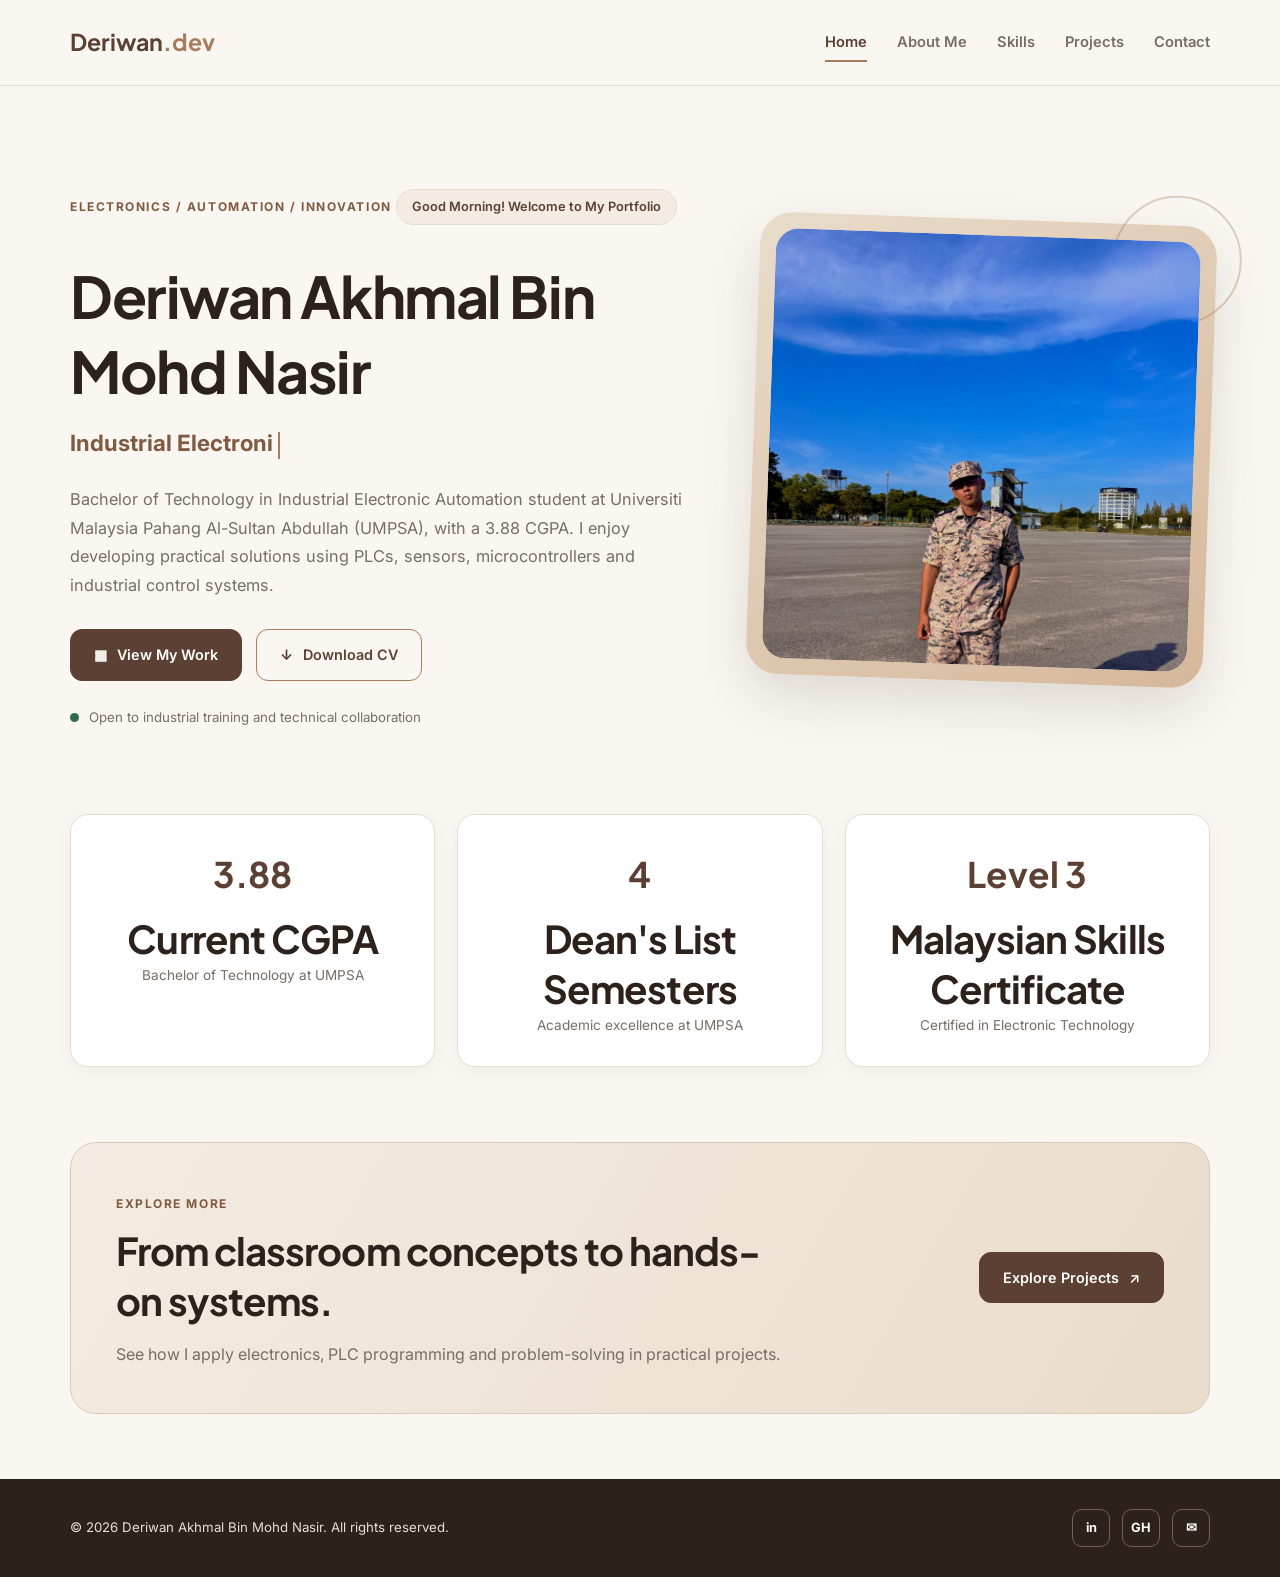
==== commit d78fe403: "index update" ====
--- a/index.html
+++ b/index.html
@@ -114,29 +114,27 @@
             </div>
 
             <!-- HIGHLIGHTS -->
-           
-<div class="highlights-grid">
-
-    <div class="highlight-box">
-        <span class="highlight-number">3.88</span>
-        <h3>Current CGPA</h3>
-        <p>Bachelor of Technology at UMPSA</p>
-    </div>
-
-    <div class="highlight-box">
-        <span class="highlight-number">4</span>
-        <h3>Dean's List Semesters</h3>
-        <p>Academic excellence at UMPSA</p>
-    </div>
-
-    <div class="highlight-box">
-        <span class="highlight-number">Level 3</span>
-        <h3>Malaysian Skills Certificate</h3>
-        <p>Certified in Electronic Technology</p>
-    </div>
-
-</div>
-
+            <div class="highlights-grid">
+
+                <div class="highlight-box">
+                    <span class="highlight-number">3.88</span>
+                    <h2>Current CGPA</h2>
+                    <p>Bachelor of Technology at UMPSA</p>
+                </div>
+
+                <div class="highlight-box">
+                    <span class="highlight-number">4</span>
+                    <h2>Dean's List Semesters</h2>
+                    <p>Academic excellence at UMPSA</p>
+                </div>
+
+                <div class="highlight-box">
+                    <span class="highlight-number">Level 3</span>
+                    <h2>Malaysian Skills Certificate</h2>
+                    <p>Certified in Electronic Technology</p>
+                </div>
+
+            </div>
 
             <!-- FEATURED SECTION -->
             <section class="featured-strip" aria-label="Explore my portfolio">
